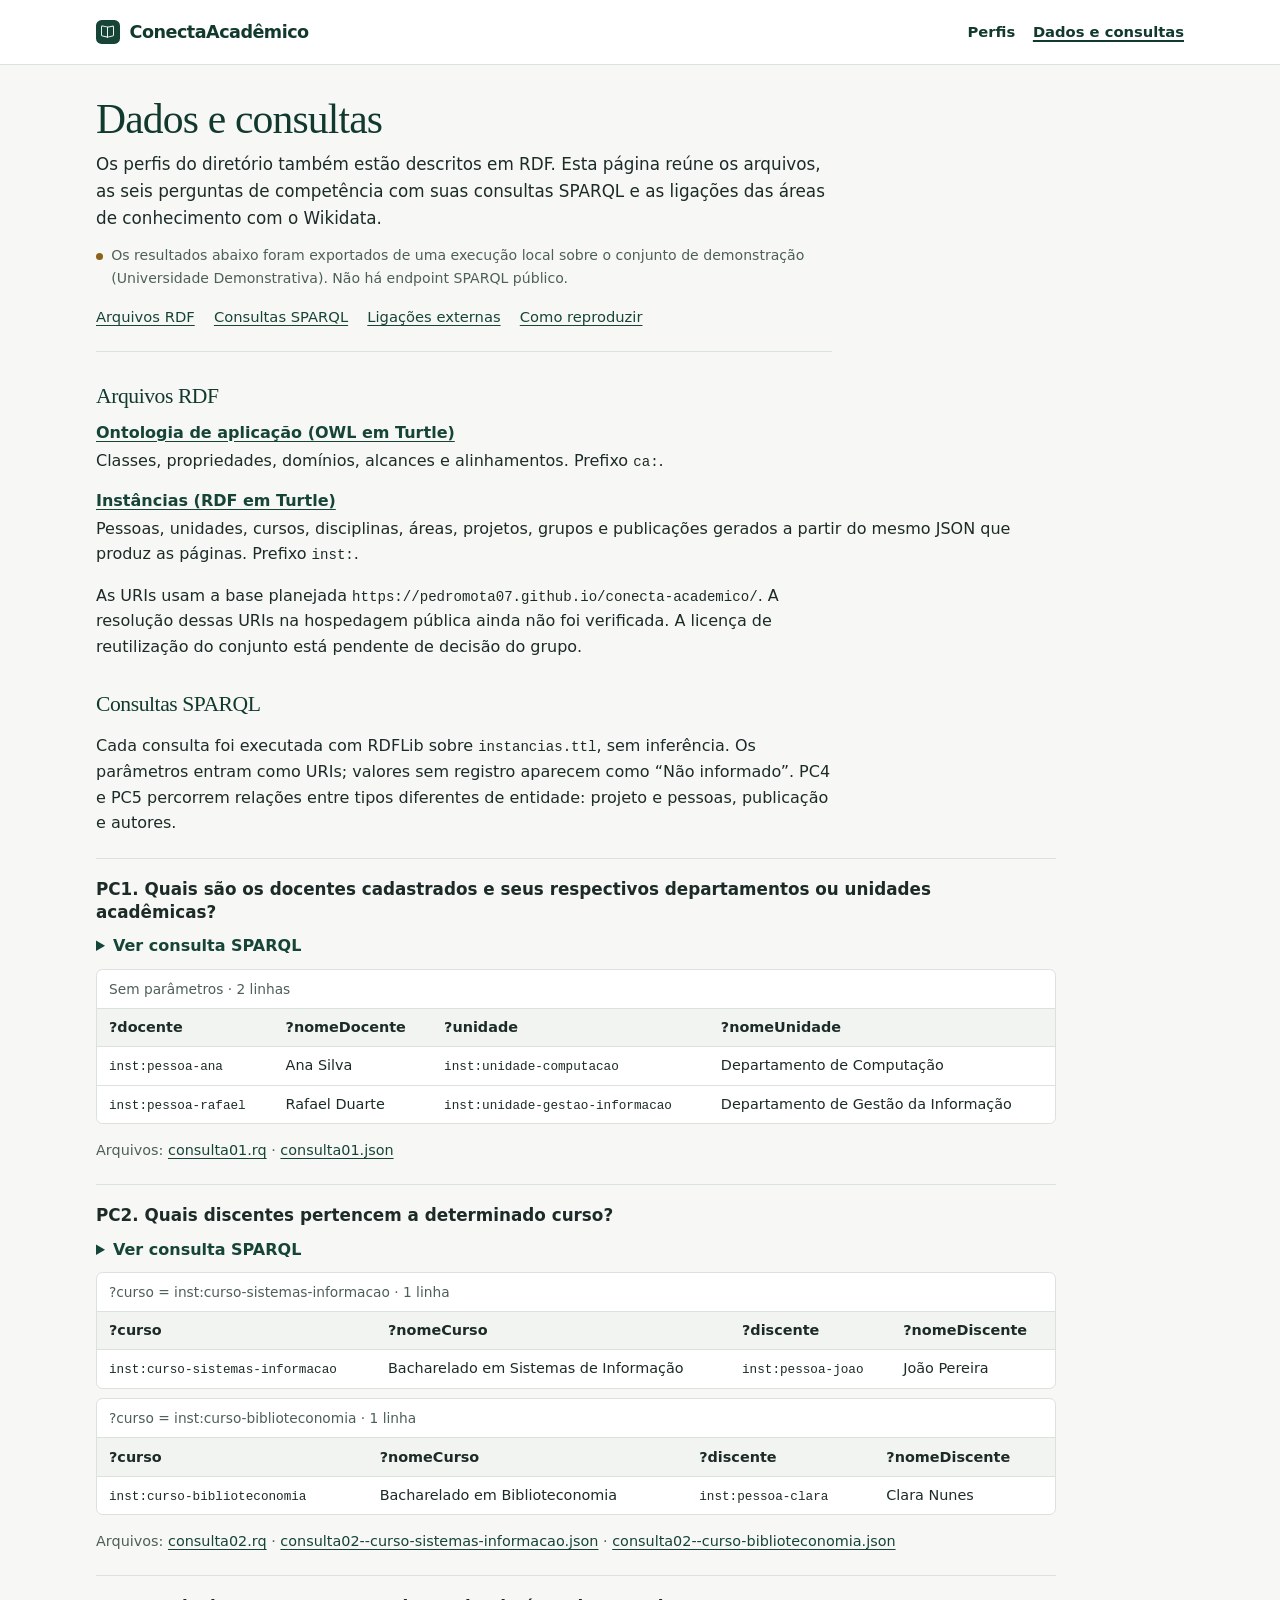
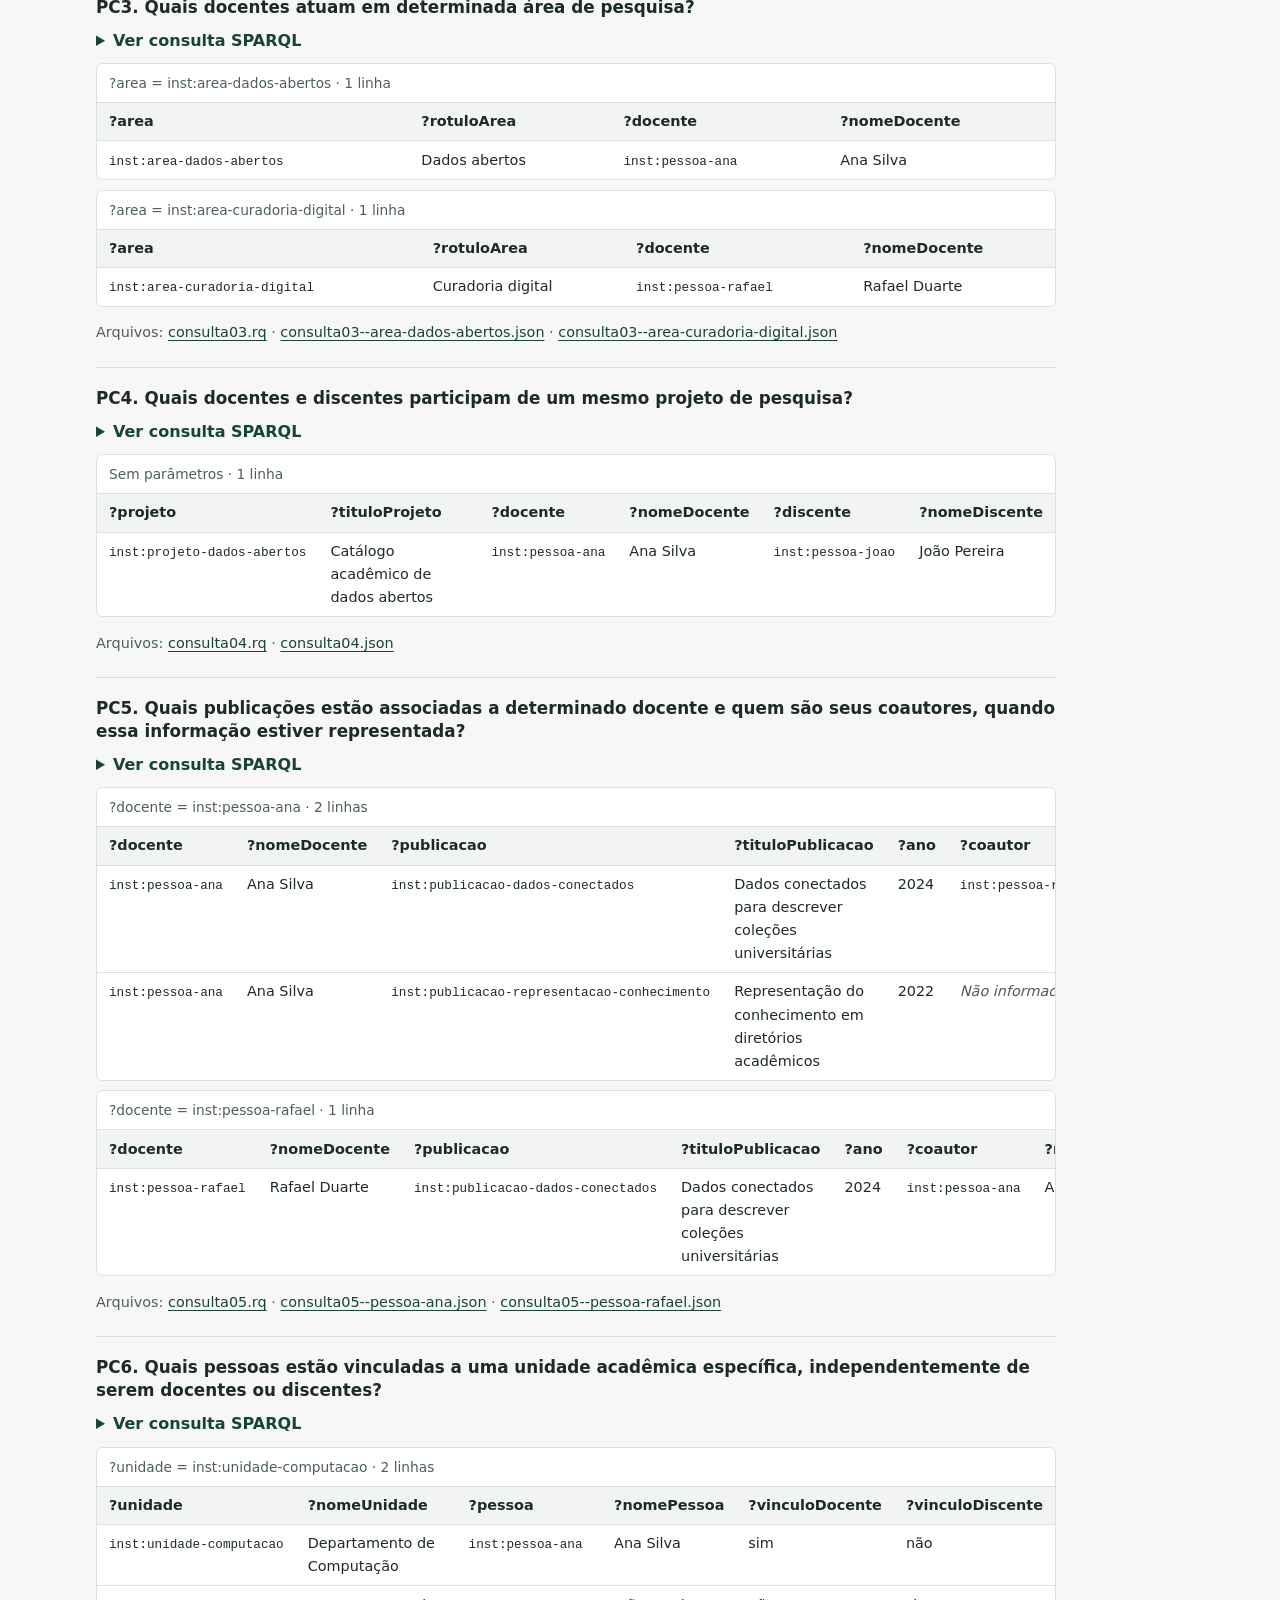
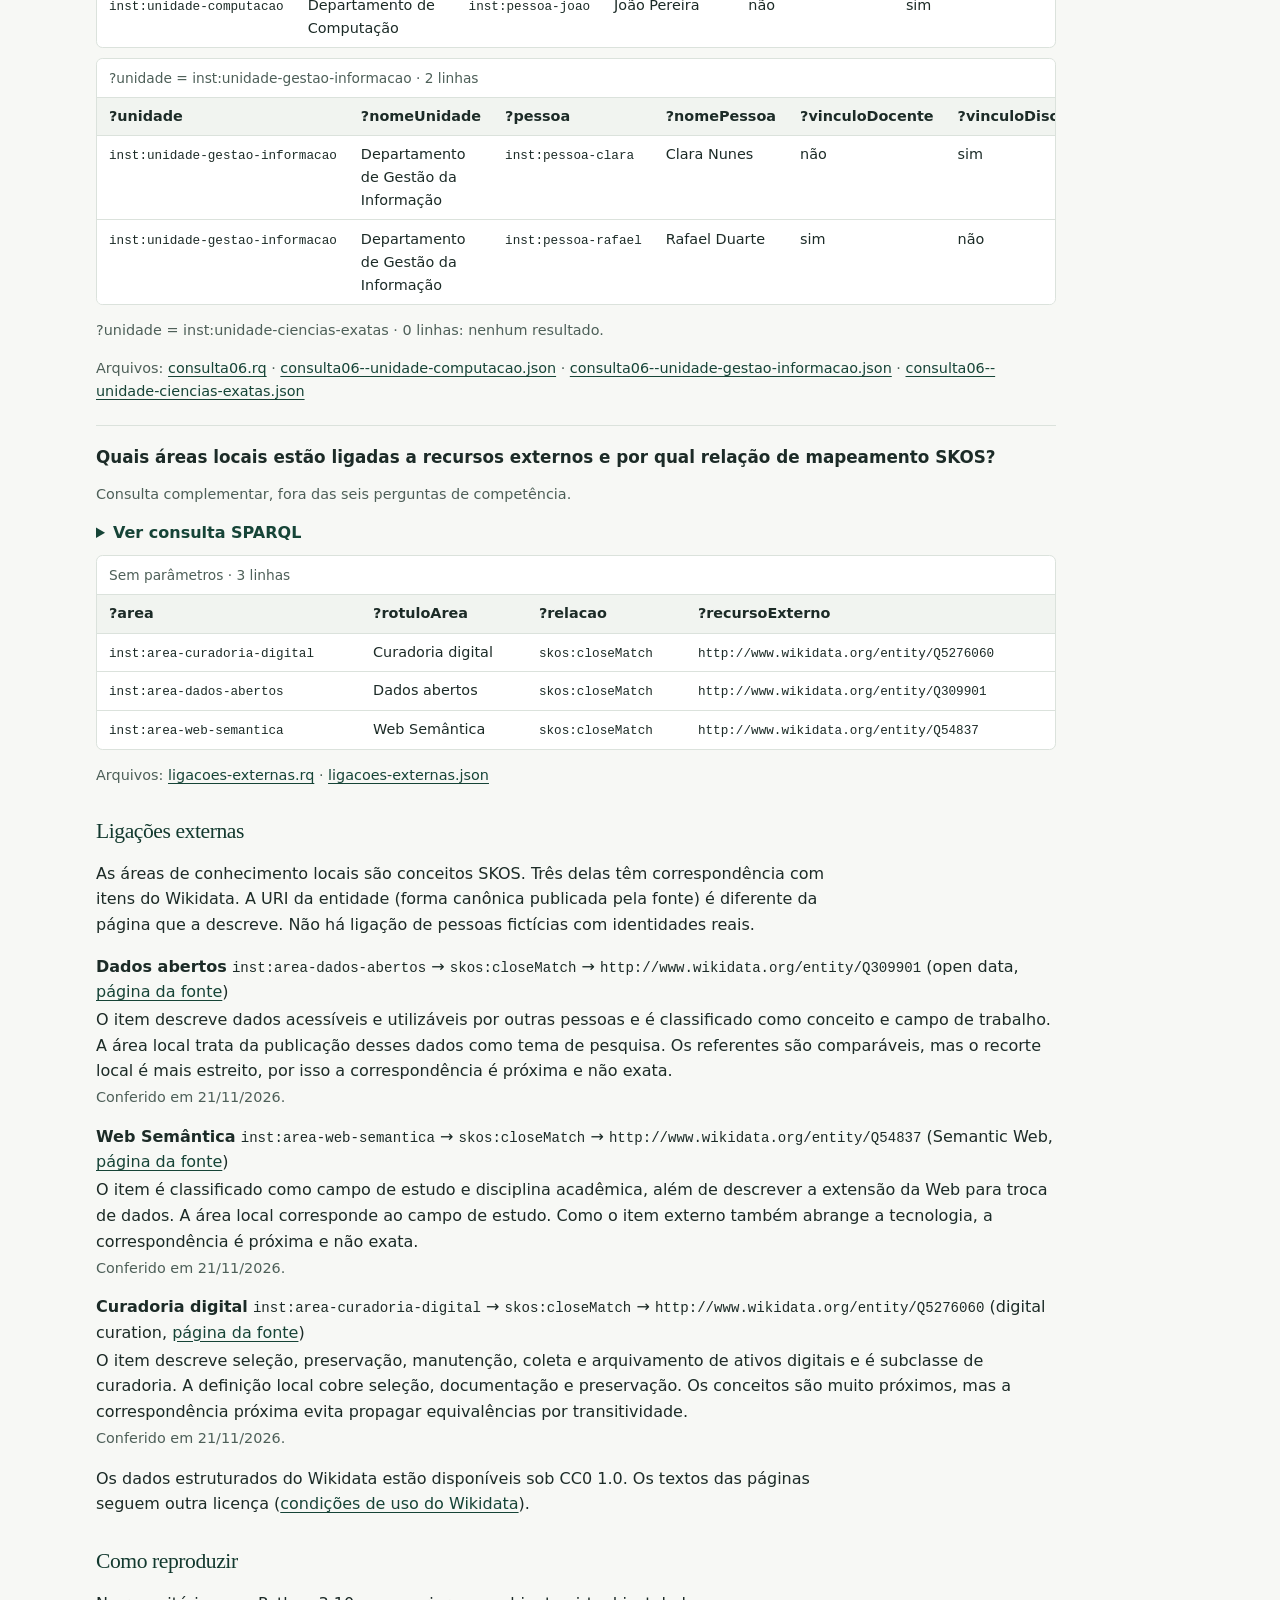
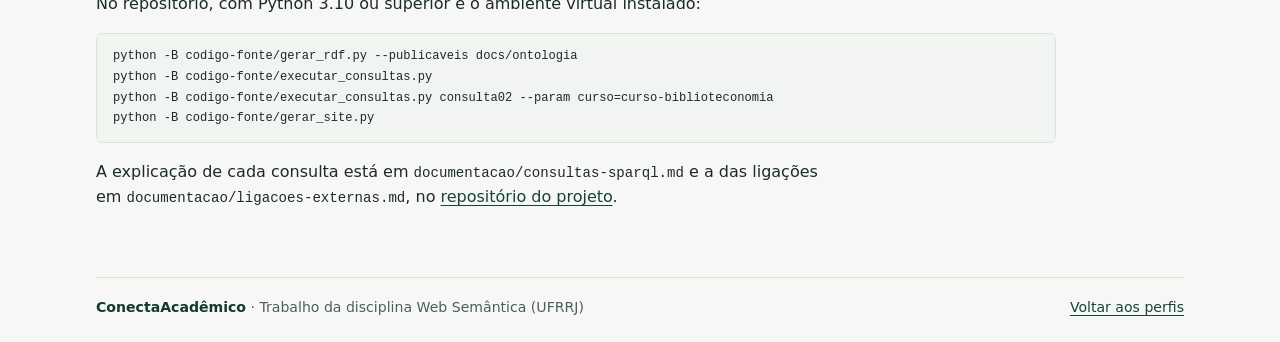
==== docs/dados.html @ deaf9c53 "Implementa consultas SPARQL, ligacoes LOD e revisao do diretorio - consultas/consulta01.rq a consult" ====
<!doctype html>
<html lang="pt-BR">
<head>
  <meta charset="utf-8">
  <meta name="viewport" content="width=device-width, initial-scale=1">
  <meta name="description" content="Ontologia, dados RDF, consultas SPARQL e ligações externas do ConectaAcadêmico.">
  <title>Dados e consultas | ConectaAcadêmico</title>
  <link rel="stylesheet" href="assets/estilos.css">
</head>
<body>
  <a class="skip-link" href="#conteudo">Pular para o conteúdo</a>
  <header class="site-header">
    <div class="header-inner shell">
      <a class="site-title" href="index.html">
        <span class="brand-mark" aria-hidden="true"></span>ConectaAcadêmico
      </a>
      <nav aria-label="Navegação principal">
        <a class="nav-link" href="index.html#perfis">Perfis</a>
        <a class="nav-link" href="dados.html" aria-current="page">Dados e consultas</a>
      </nav>
    </div>
  </header>
  <main class="shell data-main" id="conteudo" tabindex="-1">
    <section class="page-intro" aria-labelledby="titulo">
      <h1 id="titulo">Dados e consultas</h1>
      <p>Os perfis do diretório também estão descritos em RDF. Esta página reúne os arquivos, as seis perguntas de competência com suas consultas SPARQL e as ligações das áreas de conhecimento com o Wikidata.</p>
      <p class="demo-note">Os resultados abaixo foram exportados de uma execução local sobre o conjunto de demonstração (Universidade Demonstrativa). Não há endpoint SPARQL público.</p>
      <nav class="page-toc" aria-label="Nesta página">
        <a href="#arquivos">Arquivos RDF</a>
        <a href="#consultas">Consultas SPARQL</a>
        <a href="#ligacoes">Ligações externas</a>
        <a href="#reproducao">Como reproduzir</a>
      </nav>
    </section>

    <section class="data-section" aria-labelledby="arquivos">
      <h2 id="arquivos">Arquivos RDF</h2>
      <ul class="detailed-list">
        <li><strong><a href="ontologia/conecta-academico.ttl">Ontologia de aplicação (OWL em Turtle)</a></strong><p>Classes, propriedades, domínios, alcances e alinhamentos. Prefixo <code>ca:</code>.</p></li>
        <li><strong><a href="ontologia/instancias.ttl">Instâncias (RDF em Turtle)</a></strong><p>Pessoas, unidades, cursos, disciplinas, áreas, projetos, grupos e publicações gerados a partir do mesmo JSON que produz as páginas. Prefixo <code>inst:</code>.</p></li>
      </ul>
      <p>As URIs usam a base planejada <code>https://pedromota07.github.io/conecta-academico/</code>. A resolução dessas URIs na hospedagem pública ainda não foi verificada. A licença de reutilização do conjunto está pendente de decisão do grupo.</p>
    </section>

    <section class="data-section" aria-labelledby="consultas">
      <h2 id="consultas">Consultas SPARQL</h2>
      <p>Cada consulta foi executada com RDFLib sobre <code>instancias.ttl</code>, sem inferência. Os parâmetros entram como URIs; valores sem registro aparecem como “Não informado”. PC4 e PC5 percorrem relações entre tipos diferentes de entidade: projeto e pessoas, publicação e autores.</p>
<section class="query" id="consulta01"><h3>PC1. Quais são os docentes cadastrados e seus respectivos departamentos ou unidades acadêmicas?</h3><details><summary>Ver consulta SPARQL</summary><pre><code># PC1 — Quais são os docentes cadastrados e seus respectivos departamentos
# ou unidades acadêmicas?
#
# Parâmetros: nenhum. A consulta lista todos os docentes do grafo.
# Percurso: ?docente (ca:Docente) --ca:temVinculoDocente--&gt; ?unidade.
# Pessoas apenas discentes ficam fora porque o padrão exige o tipo ca:Docente
# e o vínculo docente; o vínculo discente (ca:temVinculoDiscente) não é usado.

PREFIX ca:     &lt;https://pedromota07.github.io/conecta-academico/ontologia/conecta-academico.ttl#&gt;
PREFIX schema: &lt;https://schema.org/&gt;

SELECT ?docente ?nomeDocente ?unidade ?nomeUnidade
WHERE {
  ?docente a ca:Docente ;
           schema:name ?nomeDocente ;
           ca:temVinculoDocente ?unidade .
  ?unidade schema:name ?nomeUnidade .
}
ORDER BY ?nomeDocente ?docente ?nomeUnidade ?unidade
</code></pre></details><div class="table-wrap" role="region" aria-label="Sem parâmetros · 2 linhas" tabindex="0"><table><caption>Sem parâmetros · 2 linhas</caption><thead><tr><th scope="col">?docente</th><th scope="col">?nomeDocente</th><th scope="col">?unidade</th><th scope="col">?nomeUnidade</th></tr></thead><tbody><tr><td><code>inst:pessoa-ana</code></td><td>Ana Silva</td><td><code>inst:unidade-computacao</code></td><td>Departamento de Computação</td></tr><tr><td><code>inst:pessoa-rafael</code></td><td>Rafael Duarte</td><td><code>inst:unidade-gestao-informacao</code></td><td>Departamento de Gestão da Informação</td></tr></tbody></table></div><p class="query-files">Arquivos: <a href="consultas/consulta01.rq">consulta01.rq</a> · <a href="consultas/resultados/consulta01.json">consulta01.json</a></p></section>
<section class="query" id="consulta02"><h3>PC2. Quais discentes pertencem a determinado curso?</h3><details><summary>Ver consulta SPARQL</summary><pre><code># PC2 — Quais discentes pertencem a determinado curso?
#
# Parâmetro obrigatório: ?curso — URI de um ca:CursoGraduacao.
#   O executor (codigo-fonte/executar_consultas.py) fornece o valor como
#   URIRef em initBindings. Em outra ferramenta SPARQL 1.1, acrescente no
#   início do WHERE, por exemplo:
#     VALUES ?curso { &lt;https://pedromota07.github.io/conecta-academico/ontologia/instancias.ttl#curso-sistemas-informacao&gt; }
# Percurso: ?discente (ca:Discente) --ca:matriculadoEm--&gt; ?curso.
# A seleção usa a identidade (URI) do curso, nunca o nome de exibição.

PREFIX ca:     &lt;https://pedromota07.github.io/conecta-academico/ontologia/conecta-academico.ttl#&gt;
PREFIX schema: &lt;https://schema.org/&gt;

SELECT ?curso ?nomeCurso ?discente ?nomeDiscente
WHERE {
  ?curso a ca:CursoGraduacao ;
         schema:name ?nomeCurso .
  ?discente a ca:Discente ;
            ca:matriculadoEm ?curso ;
            schema:name ?nomeDiscente .
}
ORDER BY ?nomeDiscente ?discente
</code></pre></details><div class="table-wrap" role="region" aria-label="?curso = inst:curso-sistemas-informacao · 1 linha" tabindex="0"><table><caption>?curso = inst:curso-sistemas-informacao · 1 linha</caption><thead><tr><th scope="col">?curso</th><th scope="col">?nomeCurso</th><th scope="col">?discente</th><th scope="col">?nomeDiscente</th></tr></thead><tbody><tr><td><code>inst:curso-sistemas-informacao</code></td><td>Bacharelado em Sistemas de Informação</td><td><code>inst:pessoa-joao</code></td><td>João Pereira</td></tr></tbody></table></div><div class="table-wrap" role="region" aria-label="?curso = inst:curso-biblioteconomia · 1 linha" tabindex="0"><table><caption>?curso = inst:curso-biblioteconomia · 1 linha</caption><thead><tr><th scope="col">?curso</th><th scope="col">?nomeCurso</th><th scope="col">?discente</th><th scope="col">?nomeDiscente</th></tr></thead><tbody><tr><td><code>inst:curso-biblioteconomia</code></td><td>Bacharelado em Biblioteconomia</td><td><code>inst:pessoa-clara</code></td><td>Clara Nunes</td></tr></tbody></table></div><p class="query-files">Arquivos: <a href="consultas/consulta02.rq">consulta02.rq</a> · <a href="consultas/resultados/consulta02--curso-sistemas-informacao.json">consulta02--curso-sistemas-informacao.json</a> · <a href="consultas/resultados/consulta02--curso-biblioteconomia.json">consulta02--curso-biblioteconomia.json</a></p></section>
<section class="query" id="consulta03"><h3>PC3. Quais docentes atuam em determinada área de pesquisa?</h3><details><summary>Ver consulta SPARQL</summary><pre><code># PC3 — Quais docentes atuam em determinada área de pesquisa?
#
# Parâmetro obrigatório: ?area — URI de uma ca:AreaConhecimento (skos:Concept).
#   Em outra ferramenta SPARQL 1.1, acrescente no início do WHERE, por exemplo:
#     VALUES ?area { &lt;https://pedromota07.github.io/conecta-academico/ontologia/instancias.ttl#area-dados-abertos&gt; }
# Percurso: ?docente (ca:Docente) --ca:atuaEmArea--&gt; ?area.
# ca:temInteresseEmArea (interesse discente) não é atuação docente e não é
# consultado. Só a área registrada conta: não há expansão por skos:broader.

PREFIX ca:     &lt;https://pedromota07.github.io/conecta-academico/ontologia/conecta-academico.ttl#&gt;
PREFIX schema: &lt;https://schema.org/&gt;
PREFIX skos:   &lt;http://www.w3.org/2004/02/skos/core#&gt;

SELECT ?area ?rotuloArea ?docente ?nomeDocente
WHERE {
  ?area a ca:AreaConhecimento ;
        skos:prefLabel ?rotuloArea .
  ?docente a ca:Docente ;
           ca:atuaEmArea ?area ;
           schema:name ?nomeDocente .
}
ORDER BY ?nomeDocente ?docente
</code></pre></details><div class="table-wrap" role="region" aria-label="?area = inst:area-dados-abertos · 1 linha" tabindex="0"><table><caption>?area = inst:area-dados-abertos · 1 linha</caption><thead><tr><th scope="col">?area</th><th scope="col">?rotuloArea</th><th scope="col">?docente</th><th scope="col">?nomeDocente</th></tr></thead><tbody><tr><td><code>inst:area-dados-abertos</code></td><td>Dados abertos</td><td><code>inst:pessoa-ana</code></td><td>Ana Silva</td></tr></tbody></table></div><div class="table-wrap" role="region" aria-label="?area = inst:area-curadoria-digital · 1 linha" tabindex="0"><table><caption>?area = inst:area-curadoria-digital · 1 linha</caption><thead><tr><th scope="col">?area</th><th scope="col">?rotuloArea</th><th scope="col">?docente</th><th scope="col">?nomeDocente</th></tr></thead><tbody><tr><td><code>inst:area-curadoria-digital</code></td><td>Curadoria digital</td><td><code>inst:pessoa-rafael</code></td><td>Rafael Duarte</td></tr></tbody></table></div><p class="query-files">Arquivos: <a href="consultas/consulta03.rq">consulta03.rq</a> · <a href="consultas/resultados/consulta03--area-dados-abertos.json">consulta03--area-dados-abertos.json</a> · <a href="consultas/resultados/consulta03--area-curadoria-digital.json">consulta03--area-curadoria-digital.json</a></p></section>
<section class="query" id="consulta04"><h3>PC4. Quais docentes e discentes participam de um mesmo projeto de pesquisa?</h3><details><summary>Ver consulta SPARQL</summary><pre><code># PC4 — Quais docentes e discentes participam de um mesmo projeto de pesquisa?
#
# Parâmetros: nenhum. A consulta lista todos os pares docente/discente por projeto.
# Percurso (relação entre tipos de entidade):
#   ?projeto (ca:ProjetoPesquisa) --ca:temParticipante--&gt; ?docente  (ca:Docente)
#   ?projeto (ca:ProjetoPesquisa) --ca:temParticipante--&gt; ?discente (ca:Discente)
# As duas participações se cruzam pela mesma URI de projeto, portanto projetos
# com títulos iguais continuam distintos. O FILTER exige duas pessoas
# diferentes: quem acumula os dois papéis não forma um par sozinho.
# A associação de um grupo ao projeto (ca:associadoAoProjeto) não é usada,
# pois não comprova participação individual.

PREFIX ca:      &lt;https://pedromota07.github.io/conecta-academico/ontologia/conecta-academico.ttl#&gt;
PREFIX schema:  &lt;https://schema.org/&gt;
PREFIX dcterms: &lt;http://purl.org/dc/terms/&gt;

SELECT ?projeto ?tituloProjeto ?docente ?nomeDocente ?discente ?nomeDiscente
WHERE {
  ?projeto a ca:ProjetoPesquisa ;
           dcterms:title ?tituloProjeto ;
           ca:temParticipante ?docente , ?discente .
  ?docente a ca:Docente ;
           schema:name ?nomeDocente .
  ?discente a ca:Discente ;
            schema:name ?nomeDiscente .
  FILTER (?docente != ?discente)
}
ORDER BY ?tituloProjeto ?projeto ?nomeDocente ?docente ?nomeDiscente ?discente
</code></pre></details><div class="table-wrap" role="region" aria-label="Sem parâmetros · 1 linha" tabindex="0"><table><caption>Sem parâmetros · 1 linha</caption><thead><tr><th scope="col">?projeto</th><th scope="col">?tituloProjeto</th><th scope="col">?docente</th><th scope="col">?nomeDocente</th><th scope="col">?discente</th><th scope="col">?nomeDiscente</th></tr></thead><tbody><tr><td><code>inst:projeto-dados-abertos</code></td><td>Catálogo acadêmico de dados abertos</td><td><code>inst:pessoa-ana</code></td><td>Ana Silva</td><td><code>inst:pessoa-joao</code></td><td>João Pereira</td></tr></tbody></table></div><p class="query-files">Arquivos: <a href="consultas/consulta04.rq">consulta04.rq</a> · <a href="consultas/resultados/consulta04.json">consulta04.json</a></p></section>
<section class="query" id="consulta05"><h3>PC5. Quais publicações estão associadas a determinado docente e quem são seus coautores, quando essa informação estiver representada?</h3><details><summary>Ver consulta SPARQL</summary><pre><code># PC5 — Quais publicações estão associadas a determinado docente e quem são
# seus coautores, quando essa informação estiver representada?
#
# Parâmetro obrigatório: ?docente — URI de uma pessoa com tipo ca:Docente.
#   Em outra ferramenta SPARQL 1.1, acrescente no início do WHERE, por exemplo:
#     VALUES ?docente { &lt;https://pedromota07.github.io/conecta-academico/ontologia/instancias.ttl#pessoa-ana&gt; }
# Percurso (relação entre tipos de entidade):
#   ?publicacao (ca:Publicacao) --ca:temAutor--&gt; ?docente
#   ?publicacao (ca:Publicacao) --ca:temAutor--&gt; ?coautor (outra ca:Pessoa)
# Usa apenas ca:temAutor. schema:author também está no grafo, com os mesmos
# pares, mas combinar os dois predicados duplicaria linhas.
# O FILTER fica dentro do OPTIONAL: exclui o próprio docente da lista de
# coautores sem descartar a publicação que não tem outro autor registrado.
# Nesse caso ?coautor fica sem valor (não associado). Ausência de registro
# não comprova autoria exclusiva. O coautor não precisa ter perfil (papel).

PREFIX ca:      &lt;https://pedromota07.github.io/conecta-academico/ontologia/conecta-academico.ttl#&gt;
PREFIX schema:  &lt;https://schema.org/&gt;
PREFIX dcterms: &lt;http://purl.org/dc/terms/&gt;

SELECT ?docente ?nomeDocente ?publicacao ?tituloPublicacao ?ano ?coautor ?nomeCoautor
WHERE {
  ?docente a ca:Docente ;
           schema:name ?nomeDocente .
  ?publicacao a ca:Publicacao ;
              ca:temAutor ?docente ;
              dcterms:title ?tituloPublicacao .
  OPTIONAL { ?publicacao ca:anoPublicacao ?ano }
  OPTIONAL {
    ?publicacao ca:temAutor ?coautor .
    FILTER (?coautor != ?docente)
    OPTIONAL { ?coautor schema:name ?nomeCoautor }
  }
}
ORDER BY ?tituloPublicacao ?publicacao ?nomeCoautor ?coautor
</code></pre></details><div class="table-wrap" role="region" aria-label="?docente = inst:pessoa-ana · 2 linhas" tabindex="0"><table><caption>?docente = inst:pessoa-ana · 2 linhas</caption><thead><tr><th scope="col">?docente</th><th scope="col">?nomeDocente</th><th scope="col">?publicacao</th><th scope="col">?tituloPublicacao</th><th scope="col">?ano</th><th scope="col">?coautor</th><th scope="col">?nomeCoautor</th></tr></thead><tbody><tr><td><code>inst:pessoa-ana</code></td><td>Ana Silva</td><td><code>inst:publicacao-dados-conectados</code></td><td>Dados conectados para descrever coleções universitárias</td><td>2024</td><td><code>inst:pessoa-rafael</code></td><td>Rafael Duarte</td></tr><tr><td><code>inst:pessoa-ana</code></td><td>Ana Silva</td><td><code>inst:publicacao-representacao-conhecimento</code></td><td>Representação do conhecimento em diretórios acadêmicos</td><td>2022</td><td class="unbound">Não informado</td><td class="unbound">Não informado</td></tr></tbody></table></div><div class="table-wrap" role="region" aria-label="?docente = inst:pessoa-rafael · 1 linha" tabindex="0"><table><caption>?docente = inst:pessoa-rafael · 1 linha</caption><thead><tr><th scope="col">?docente</th><th scope="col">?nomeDocente</th><th scope="col">?publicacao</th><th scope="col">?tituloPublicacao</th><th scope="col">?ano</th><th scope="col">?coautor</th><th scope="col">?nomeCoautor</th></tr></thead><tbody><tr><td><code>inst:pessoa-rafael</code></td><td>Rafael Duarte</td><td><code>inst:publicacao-dados-conectados</code></td><td>Dados conectados para descrever coleções universitárias</td><td>2024</td><td><code>inst:pessoa-ana</code></td><td>Ana Silva</td></tr></tbody></table></div><p class="query-files">Arquivos: <a href="consultas/consulta05.rq">consulta05.rq</a> · <a href="consultas/resultados/consulta05--pessoa-ana.json">consulta05--pessoa-ana.json</a> · <a href="consultas/resultados/consulta05--pessoa-rafael.json">consulta05--pessoa-rafael.json</a></p></section>
<section class="query" id="consulta06"><h3>PC6. Quais pessoas estão vinculadas a uma unidade acadêmica específica, independentemente de serem docentes ou discentes?</h3><details><summary>Ver consulta SPARQL</summary><pre><code># PC6 — Quais pessoas estão vinculadas a uma unidade acadêmica específica,
# independentemente de serem docentes ou discentes?
#
# Parâmetro obrigatório: ?unidade — URI de uma ca:UnidadeAcademica.
#   Em outra ferramenta SPARQL 1.1, acrescente no início do WHERE, por exemplo:
#     VALUES ?unidade { &lt;https://pedromota07.github.io/conecta-academico/ontologia/instancias.ttl#unidade-computacao&gt; }
# Percurso: ?pessoa --(ca:temVinculoDocente | ca:temVinculoDiscente)--&gt; ?unidade.
# O caminho alternativo reúne os dois vínculos diretos; DISTINCT deixa uma
# linha por pessoa, e os dois EXISTS indicam quais papéis ela tem nessa
# unidade (xsd:boolean). ca:temUnidadeResponsavel (curso) e
# ca:temUnidadeSuperior (hierarquia) não são vínculos de pessoas e não são
# seguidos: consultar um instituto não traz pessoas de seus departamentos.

PREFIX ca:     &lt;https://pedromota07.github.io/conecta-academico/ontologia/conecta-academico.ttl#&gt;
PREFIX schema: &lt;https://schema.org/&gt;

SELECT DISTINCT ?unidade ?nomeUnidade ?pessoa ?nomePessoa ?vinculoDocente ?vinculoDiscente
WHERE {
  ?unidade a ca:UnidadeAcademica ;
           schema:name ?nomeUnidade .
  ?pessoa ca:temVinculoDocente|ca:temVinculoDiscente ?unidade ;
          schema:name ?nomePessoa .
  BIND (EXISTS { ?pessoa ca:temVinculoDocente ?unidade } AS ?vinculoDocente)
  BIND (EXISTS { ?pessoa ca:temVinculoDiscente ?unidade } AS ?vinculoDiscente)
}
ORDER BY ?nomePessoa ?pessoa
</code></pre></details><div class="table-wrap" role="region" aria-label="?unidade = inst:unidade-computacao · 2 linhas" tabindex="0"><table><caption>?unidade = inst:unidade-computacao · 2 linhas</caption><thead><tr><th scope="col">?unidade</th><th scope="col">?nomeUnidade</th><th scope="col">?pessoa</th><th scope="col">?nomePessoa</th><th scope="col">?vinculoDocente</th><th scope="col">?vinculoDiscente</th></tr></thead><tbody><tr><td><code>inst:unidade-computacao</code></td><td>Departamento de Computação</td><td><code>inst:pessoa-ana</code></td><td>Ana Silva</td><td>sim</td><td>não</td></tr><tr><td><code>inst:unidade-computacao</code></td><td>Departamento de Computação</td><td><code>inst:pessoa-joao</code></td><td>João Pereira</td><td>não</td><td>sim</td></tr></tbody></table></div><div class="table-wrap" role="region" aria-label="?unidade = inst:unidade-gestao-informacao · 2 linhas" tabindex="0"><table><caption>?unidade = inst:unidade-gestao-informacao · 2 linhas</caption><thead><tr><th scope="col">?unidade</th><th scope="col">?nomeUnidade</th><th scope="col">?pessoa</th><th scope="col">?nomePessoa</th><th scope="col">?vinculoDocente</th><th scope="col">?vinculoDiscente</th></tr></thead><tbody><tr><td><code>inst:unidade-gestao-informacao</code></td><td>Departamento de Gestão da Informação</td><td><code>inst:pessoa-clara</code></td><td>Clara Nunes</td><td>não</td><td>sim</td></tr><tr><td><code>inst:unidade-gestao-informacao</code></td><td>Departamento de Gestão da Informação</td><td><code>inst:pessoa-rafael</code></td><td>Rafael Duarte</td><td>sim</td><td>não</td></tr></tbody></table></div><p class="query-empty">?unidade = inst:unidade-ciencias-exatas · 0 linhas: nenhum resultado.</p><p class="query-files">Arquivos: <a href="consultas/consulta06.rq">consulta06.rq</a> · <a href="consultas/resultados/consulta06--unidade-computacao.json">consulta06--unidade-computacao.json</a> · <a href="consultas/resultados/consulta06--unidade-gestao-informacao.json">consulta06--unidade-gestao-informacao.json</a> · <a href="consultas/resultados/consulta06--unidade-ciencias-exatas.json">consulta06--unidade-ciencias-exatas.json</a></p></section>
<section class="query" id="ligacoes-externas"><h3>Quais áreas locais estão ligadas a recursos externos e por qual relação de mapeamento SKOS?</h3><p class="query-note">Consulta complementar, fora das seis perguntas de competência.</p><details><summary>Ver consulta SPARQL</summary><pre><code># Consulta complementar (não é uma das seis perguntas de competência).
# Lista as ligações das áreas locais com recursos externos (LOD).
#
# Parâmetros: nenhum.
# Percurso: ?area (ca:AreaConhecimento) --?relacao--&gt; ?recursoExterno, onde
# ?relacao é uma das relações de mapeamento SKOS. O FILTER descarta alvos
# dentro do namespace do próprio projeto.

PREFIX ca:   &lt;https://pedromota07.github.io/conecta-academico/ontologia/conecta-academico.ttl#&gt;
PREFIX skos: &lt;http://www.w3.org/2004/02/skos/core#&gt;

SELECT ?area ?rotuloArea ?relacao ?recursoExterno
WHERE {
  VALUES ?relacao { skos:exactMatch skos:closeMatch skos:broadMatch skos:narrowMatch skos:relatedMatch }
  ?area a ca:AreaConhecimento ;
        skos:prefLabel ?rotuloArea ;
        ?relacao ?recursoExterno .
  FILTER (isIRI(?recursoExterno)
          &amp;&amp; !STRSTARTS(STR(?recursoExterno), &quot;https://pedromota07.github.io/conecta-academico/&quot;))
}
ORDER BY ?rotuloArea ?area ?relacao ?recursoExterno
</code></pre></details><div class="table-wrap" role="region" aria-label="Sem parâmetros · 3 linhas" tabindex="0"><table><caption>Sem parâmetros · 3 linhas</caption><thead><tr><th scope="col">?area</th><th scope="col">?rotuloArea</th><th scope="col">?relacao</th><th scope="col">?recursoExterno</th></tr></thead><tbody><tr><td><code>inst:area-curadoria-digital</code></td><td>Curadoria digital</td><td><code>skos:closeMatch</code></td><td><code>http://www.wikidata.org/entity/Q5276060</code></td></tr><tr><td><code>inst:area-dados-abertos</code></td><td>Dados abertos</td><td><code>skos:closeMatch</code></td><td><code>http://www.wikidata.org/entity/Q309901</code></td></tr><tr><td><code>inst:area-web-semantica</code></td><td>Web Semântica</td><td><code>skos:closeMatch</code></td><td><code>http://www.wikidata.org/entity/Q54837</code></td></tr></tbody></table></div><p class="query-files">Arquivos: <a href="consultas/ligacoes-externas.rq">ligacoes-externas.rq</a> · <a href="consultas/resultados/ligacoes-externas.json">ligacoes-externas.json</a></p></section>
    </section>

    <section class="data-section" aria-labelledby="ligacoes">
      <h2 id="ligacoes">Ligações externas</h2>
      <p>As áreas de conhecimento locais são conceitos SKOS. Três delas têm correspondência com itens do Wikidata. A URI da entidade (forma canônica publicada pela fonte) é diferente da página que a descreve. Não há ligação de pessoas fictícias com identidades reais.</p>
<ul class="detailed-list link-list"><li><strong>Dados abertos</strong> <code>inst:area-dados-abertos</code> → <code>skos:closeMatch</code> → <code>http://www.wikidata.org/entity/Q309901</code> (open data, <a href="https://www.wikidata.org/wiki/Q309901">página da fonte</a>)<p>O item descreve dados acessíveis e utilizáveis por outras pessoas e é classificado como conceito e campo de trabalho. A área local trata da publicação desses dados como tema de pesquisa. Os referentes são comparáveis, mas o recorte local é mais estreito, por isso a correspondência é próxima e não exata.</p><p class="query-files">Conferido em 21/11/2026.</p></li><li><strong>Web Semântica</strong> <code>inst:area-web-semantica</code> → <code>skos:closeMatch</code> → <code>http://www.wikidata.org/entity/Q54837</code> (Semantic Web, <a href="https://www.wikidata.org/wiki/Q54837">página da fonte</a>)<p>O item é classificado como campo de estudo e disciplina acadêmica, além de descrever a extensão da Web para troca de dados. A área local corresponde ao campo de estudo. Como o item externo também abrange a tecnologia, a correspondência é próxima e não exata.</p><p class="query-files">Conferido em 21/11/2026.</p></li><li><strong>Curadoria digital</strong> <code>inst:area-curadoria-digital</code> → <code>skos:closeMatch</code> → <code>http://www.wikidata.org/entity/Q5276060</code> (digital curation, <a href="https://www.wikidata.org/wiki/Q5276060">página da fonte</a>)<p>O item descreve seleção, preservação, manutenção, coleta e arquivamento de ativos digitais e é subclasse de curadoria. A definição local cobre seleção, documentação e preservação. Os conceitos são muito próximos, mas a correspondência próxima evita propagar equivalências por transitividade.</p><p class="query-files">Conferido em 21/11/2026.</p></li></ul>
      <p>Os dados estruturados do Wikidata estão disponíveis sob CC0 1.0. Os textos das páginas seguem outra licença (<a href="https://www.wikidata.org/wiki/Wikidata:Licensing">condições de uso do Wikidata</a>).</p>
    </section>

    <section class="data-section" aria-labelledby="reproducao">
      <h2 id="reproducao">Como reproduzir</h2>
      <p>No repositório, com Python 3.10 ou superior e o ambiente virtual instalado:</p>
      <pre><code>python -B codigo-fonte/gerar_rdf.py --publicaveis docs/ontologia
python -B codigo-fonte/executar_consultas.py
python -B codigo-fonte/executar_consultas.py consulta02 --param curso=curso-biblioteconomia
python -B codigo-fonte/gerar_site.py</code></pre>
      <p>A explicação de cada consulta está em <code>documentacao/consultas-sparql.md</code> e a das ligações em <code>documentacao/ligacoes-externas.md</code>, no <a href="https://github.com/pedromota07/conecta-academico">repositório do projeto</a>.</p>
    </section>
  </main>
  <footer class="site-footer shell">
    <span><strong>ConectaAcadêmico</strong> · Trabalho da disciplina Web Semântica (UFRRJ)</span>
    <a href="index.html#perfis">Voltar aos perfis</a>
  </footer>
</body>
</html>
---- docs/assets/estilos.css ----
:root {
  color-scheme: light;
  --ink: #1c2b27;
  --muted: #4d5f58;
  --brand: #164437;
  --brand-dark: #12392e;
  --paper: #f7f8f5;
  --surface: #fff;
  --line: #dbe2dc;
  --line-strong: #b9c8bd;
  --leaf: #e6efe5;
  --warm: #f6ebd7;
  --warm-ink: #63440f;
  --focus: #925211;
  --serif: Georgia, "Times New Roman", serif;
}

* {
  box-sizing: border-box;
}

[hidden] {
  display: none !important;
}

body {
  margin: 0;
  background: var(--paper);
  color: var(--ink);
  font: 1rem/1.6 system-ui, -apple-system, "Segoe UI", sans-serif;
  overflow-wrap: break-word;
}

a {
  color: var(--brand);
  text-underline-offset: .2em;
}

a:focus-visible,
button:focus-visible,
input:focus-visible,
select:focus-visible,
summary:focus-visible,
.table-wrap:focus-visible,
main:focus-visible {
  outline: 3px solid var(--focus);
  outline-offset: 3px;
}

main:focus:not(:focus-visible) {
  outline: none;
}

code {
  font-family: ui-monospace, "Cascadia Mono", Consolas, monospace;
  font-size: .88em;
  overflow-wrap: anywhere;
}

.skip-link {
  position: absolute;
  z-index: 2;
  inset: .75rem auto auto 1rem;
  padding: .55rem .9rem;
  background: var(--surface);
  border-radius: .25rem;
  transform: translateY(-180%);
}

.skip-link:focus {
  transform: none;
}

.shell {
  width: min(100% - 2.5rem, 68rem);
  margin-inline: auto;
}

/* Cabeçalho e rodapé */

.site-header {
  background: var(--surface);
  border-bottom: 1px solid var(--line);
}

.header-inner {
  display: flex;
  min-height: 4rem;
  flex-wrap: wrap;
  align-items: center;
  justify-content: space-between;
  gap: .25rem 1.25rem;
  padding-block: .4rem;
}

.header-inner nav {
  display: flex;
  flex-wrap: wrap;
  gap: 0 1.1rem;
}

.site-title, .nav-link {
  display: inline-flex;
  min-height: 2.75rem;
  align-items: center;
  color: var(--brand-dark);
  font-weight: 700;
  text-decoration: none;
}

.site-title {
  gap: .6rem;
  font-size: 1.1rem;
  letter-spacing: -.03em;
}

.nav-link {
  font-size: .92rem;
  font-weight: 600;
}

.nav-link:hover, .nav-link[aria-current="page"] {
  text-decoration: underline;
  text-decoration-thickness: 2px;
}

.brand-mark {
  position: relative;
  width: 1.5rem;
  height: 1.5rem;
  flex: none;
  border-radius: .35rem;
  background: var(--brand);
  color: #edf4e9;
}

.brand-mark::before, .brand-mark::after {
  content: "";
  position: absolute;
  top: .4rem;
  width: .34rem;
  height: .57rem;
  border: 1px solid currentColor;
}

.brand-mark::before {
  left: .33rem;
  border-radius: .11rem 0 0 .09rem;
  transform: skewY(12deg);
}

.brand-mark::after {
  right: .33rem;
  border-radius: 0 .11rem .09rem 0;
  transform: skewY(-12deg);
}

.site-footer {
  display: flex;
  flex-wrap: wrap;
  justify-content: space-between;
  gap: .3rem 1.5rem;
  padding-block: 1.1rem 1.6rem;
  border-top: 1px solid var(--line);
  color: var(--muted);
  font-size: .88rem;
}

.site-footer strong {
  color: var(--brand-dark);
}

main {
  padding-block: 2rem 3.2rem;
}

h1, h2 {
  font-family: var(--serif);
  font-weight: 500;
  letter-spacing: -.02em;
}

h1 {
  margin: 0 0 .5rem;
  color: var(--brand-dark);
  font-size: clamp(1.9rem, 4.5vw, 2.6rem);
  line-height: 1.1;
}

/* Abertura curta das páginas */

.page-intro {
  max-width: 46rem;
  padding-bottom: 1.4rem;
  border-bottom: 1px solid var(--line);
}

.page-intro > p {
  margin: 0;
  font-size: 1.05rem;
}

.demo-note {
  display: flex;
  align-items: baseline;
  gap: .5rem;
  margin: .8rem 0 0 !important;
  color: var(--muted);
  font-size: .88rem !important;
}

.demo-note::before {
  content: "";
  width: .45rem;
  height: .45rem;
  flex: none;
  border-radius: 50%;
  background: #8a621c;
}

/* Catálogo */

.directory {
  margin-top: 1.6rem;
}

.directory-head {
  display: flex;
  flex-wrap: wrap;
  align-items: baseline;
  justify-content: space-between;
  gap: .25rem 1rem;
  margin-bottom: .8rem;
}

.directory-head h2 {
  margin: 0;
  font-size: 1.6rem;
}

.directory-count {
  margin: 0;
  color: var(--muted);
  font-size: .92rem;
}

.directory-filter {
  display: flex;
  flex-wrap: wrap;
  align-items: flex-end;
  gap: .75rem 1rem;
  margin-bottom: 1.1rem;
  padding: .9rem 1rem;
  border: 1px solid var(--line);
  border-radius: .5rem;
  background: var(--surface);
}

.field {
  display: grid;
  gap: .25rem;
  min-width: 0;
}

.field-search {
  flex: 1 1 16rem;
}

.field label {
  color: var(--muted);
  font-size: .86rem;
  font-weight: 600;
}

input, select, button {
  min-height: 2.6rem;
  font: inherit;
}

input, select {
  width: 100%;
  padding: .4rem .6rem;
  border: 1px solid var(--line-strong);
  border-radius: .35rem;
  background: var(--surface);
  color: var(--ink);
}

.button-secondary {
  padding: .4rem .9rem;
  border: 1px solid var(--line-strong);
  border-radius: .35rem;
  background: var(--surface);
  color: var(--brand-dark);
  font-weight: 600;
  cursor: pointer;
}

.button-secondary:hover {
  background: var(--leaf);
}

.profile-grid {
  display: grid;
  grid-template-columns: repeat(2, minmax(0, 1fr));
  gap: .9rem;
  margin: 0;
  padding: 0;
  list-style: none;
}

.profile-card {
  position: relative;
  display: grid;
  grid-template-columns: auto minmax(0, 1fr);
  gap: 1rem;
  min-width: 0;
  padding: 1.1rem 1.2rem;
  border: 1px solid var(--line);
  border-radius: .6rem;
  background: var(--surface);
}

.profile-card:hover, .profile-card:focus-within {
  border-color: #719587;
}

.profile-card .role-label {
  margin: 0 0 .1rem;
}

.profile-card h3 {
  margin: 0;
  font-family: var(--serif);
  font-size: 1.3rem;
  font-weight: 600;
  line-height: 1.2;
}

.profile-card h3 a {
  color: var(--ink);
  text-decoration: none;
}

.profile-card h3 a:hover {
  text-decoration: underline;
}

.profile-card h3 a::after {
  content: "";
  position: absolute;
  inset: 0;
  border-radius: .6rem;
}

.profile-card-detail {
  margin: .25rem 0 0;
  color: var(--muted);
  font-size: .92rem;
}

.area-list {
  display: flex;
  flex-wrap: wrap;
  gap: .2rem .9rem;
  margin: .5rem 0 0;
  padding: 0;
  color: var(--brand-dark);
  font-size: .86rem;
  list-style: none;
}

.area-list li::before {
  content: "#";
  margin-right: .1rem;
  color: #7a9a8c;
}

.empty-state {
  padding: 1.2rem;
  border: 1px dashed var(--line-strong);
  border-radius: .5rem;
  background: var(--surface);
  text-align: center;
}

.empty-state p {
  margin: 0 0 .6rem;
}

.avatar {
  display: inline-grid;
  width: 3rem;
  aspect-ratio: 1;
  flex: none;
  place-items: center;
  border-radius: 50%;
  background: var(--leaf);
  color: var(--brand);
  font-family: var(--serif);
  font-size: 1.2rem;
  line-height: 1;
}

[data-papel="discente"] .avatar {
  background: var(--warm);
  color: var(--warm-ink);
}

.role-label {
  margin: 0;
  color: var(--brand);
  font-size: .8rem;
  font-weight: 700;
  letter-spacing: .05em;
  text-transform: uppercase;
}

[data-papel="discente"] .role-label {
  color: var(--warm-ink);
}

/* Perfil */

.breadcrumb {
  margin: 0 0 1rem;
  color: var(--muted);
  font-size: .9rem;
}

.profile-heading {
  display: grid;
  grid-template-columns: auto minmax(0, 1fr);
  align-items: center;
  gap: clamp(1rem, 3vw, 1.6rem);
  margin-bottom: 1.6rem;
  padding-bottom: 1.4rem;
  border-bottom: 1px solid var(--line);
}

.profile-heading .avatar {
  width: clamp(4rem, 10vw, 5.5rem);
  font-size: clamp(1.6rem, 4vw, 2.2rem);
}

.profile-heading h1 {
  margin: .2rem 0 .25rem;
}

.profile-subtitle {
  margin: 0;
  color: var(--muted);
  font-size: 1.02rem;
}

.layout {
  display: grid;
  grid-template-columns: minmax(0, 1.9fr) minmax(15rem, 1fr);
  align-items: start;
  gap: 2rem;
}

.profile-sections {
  min-width: 0;
}

.profile-section + .profile-section {
  margin-top: 1.5rem;
  padding-top: 1.4rem;
  border-top: 1px solid var(--line);
}

.profile-section h2, .data-section h2 {
  margin: 0 0 .6rem;
  color: var(--brand-dark);
  font-size: 1.35rem;
  line-height: 1.2;
}

.profile-section p {
  margin: .3rem 0;
}

.profile-sidebar {
  display: grid;
  min-width: 0;
  gap: 0;
  padding: 1.1rem 1.2rem;
  border: 1px solid var(--line);
  border-radius: .6rem;
  background: var(--surface);
}

.sidebar-block + .sidebar-block {
  margin-top: 1rem;
  padding-top: 1rem;
  border-top: 1px solid var(--line);
}

.sidebar-block h2 {
  margin: 0 0 .5rem;
  color: var(--brand-dark);
  font-family: inherit;
  font-size: .95rem;
  font-weight: 700;
  letter-spacing: 0;
}

.sidebar-block p {
  margin: .2rem 0;
  font-size: .94rem;
}

.clean-list {
  margin: 0;
  padding-inline-start: 1.1rem;
}

.clean-list li + li {
  margin-top: .35rem;
}

.detailed-list {
  margin: 0;
  padding: 0;
  list-style: none;
}

.detailed-list li + li {
  margin-top: .9rem;
}

.detailed-list p {
  margin: .15rem 0 0;
}

.publication-meta, .publication-authors {
  color: var(--muted);
  font-size: .92rem;
}

.inline-list {
  display: flex;
  flex-wrap: wrap;
  gap: .2rem 1.2rem;
  margin: 0;
  padding: 0;
  list-style: none;
}

.tag-list {
  display: flex;
  flex-wrap: wrap;
  gap: .4rem;
  margin: 0;
  padding: 0;
  list-style: none;
}

.tag-list li {
  padding: .15rem .55rem;
  border-radius: .3rem;
  background: var(--leaf);
  color: var(--brand-dark);
  font-size: .92rem;
}

.contact-list {
  display: grid;
  gap: .55rem;
  margin: 0;
}

.contact-list dt {
  color: var(--muted);
  font-size: .8rem;
  font-weight: 650;
}

.contact-list dd {
  margin: 0;
}

/* Dados e consultas */

.page-toc {
  display: flex;
  flex-wrap: wrap;
  gap: .2rem 1.2rem;
  margin-top: 1rem;
  font-size: .92rem;
}

.data-section {
  max-width: 60rem;
  margin-top: 2rem;
}

.data-section > p {
  max-width: 46rem;
}

.query {
  margin-top: 1.4rem;
  padding-top: 1.2rem;
  border-top: 1px solid var(--line);
}

.query h3 {
  margin: 0 0 .5rem;
  font-size: 1.05rem;
  line-height: 1.35;
}

.query-note, .query-files, .query-empty {
  color: var(--muted);
  font-size: .9rem;
}

details {
  margin: .6rem 0;
}

summary {
  color: var(--brand);
  font-weight: 600;
  cursor: pointer;
}

pre {
  overflow-x: auto;
  margin: .5rem 0;
  padding: .8rem 1rem;
  border: 1px solid var(--line);
  border-radius: .4rem;
  background: #f1f4f0;
  font-size: .86rem;
  line-height: 1.5;
}

pre code {
  overflow-wrap: normal;
  white-space: pre;
}

.table-wrap {
  overflow-x: auto;
  margin: .6rem 0;
  border: 1px solid var(--line);
  border-radius: .4rem;
  background: var(--surface);
}

table {
  width: 100%;
  border-collapse: collapse;
  font-size: .9rem;
}

caption {
  padding: .5rem .75rem;
  color: var(--muted);
  font-size: .86rem;
  text-align: left;
}

th, td {
  padding: .45rem .75rem;
  border-top: 1px solid var(--line);
  text-align: left;
  vertical-align: top;
}

th {
  background: #f1f4f0;
  font-weight: 650;
  white-space: nowrap;
}

td code {
  overflow-wrap: normal;
  white-space: nowrap;
}

td.unbound {
  color: var(--muted);
  font-style: italic;
}

@media (max-width: 48rem) {
  .shell {
    width: calc(100% - 2rem);
  }

  main {
    padding-block: 1.2rem 2.4rem;
  }

  .profile-grid, .layout {
    grid-template-columns: minmax(0, 1fr);
  }

  .layout {
    gap: 1.6rem;
  }
}

@media (max-width: 25rem) {
  .profile-card {
    grid-template-columns: minmax(0, 1fr);
    gap: .6rem;
  }

  .profile-heading {
    grid-template-columns: minmax(0, 1fr);
  }

  .profile-heading .avatar {
    width: 3.4rem;
    font-size: 1.4rem;
  }
}
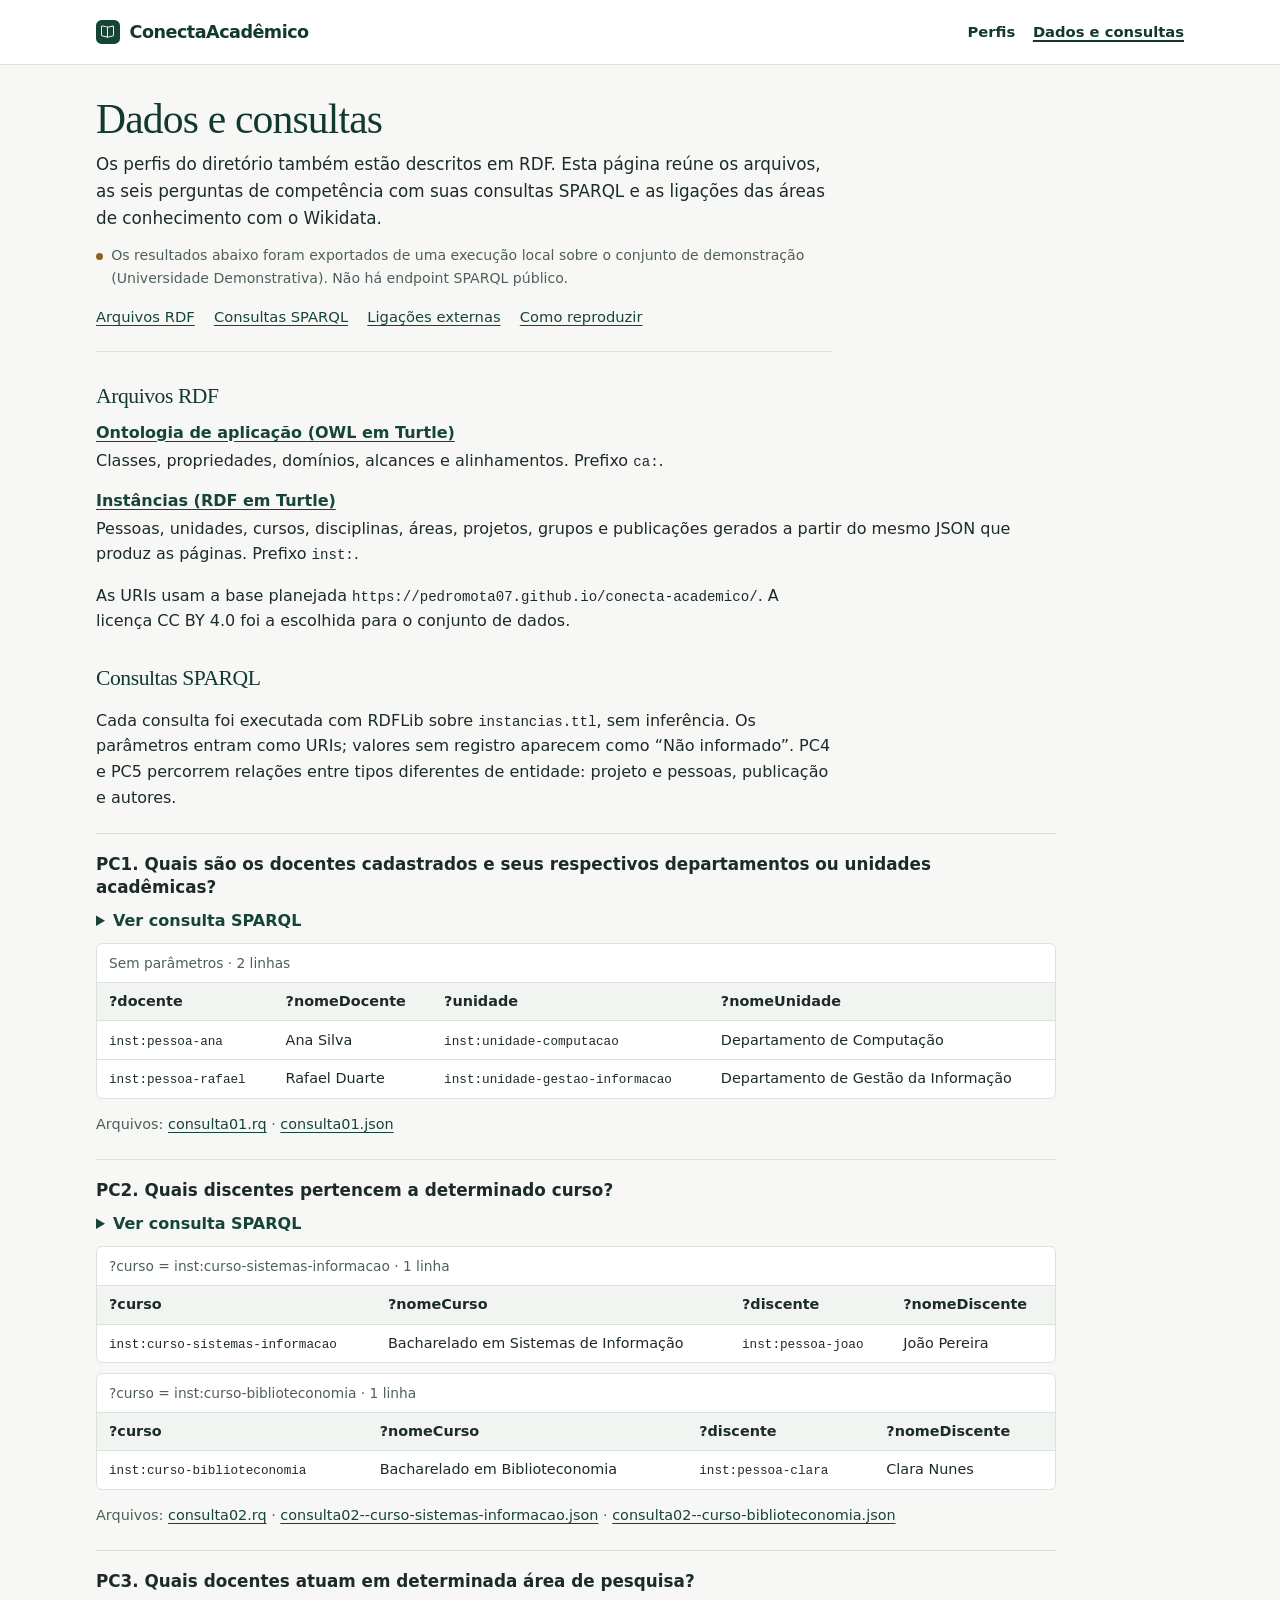
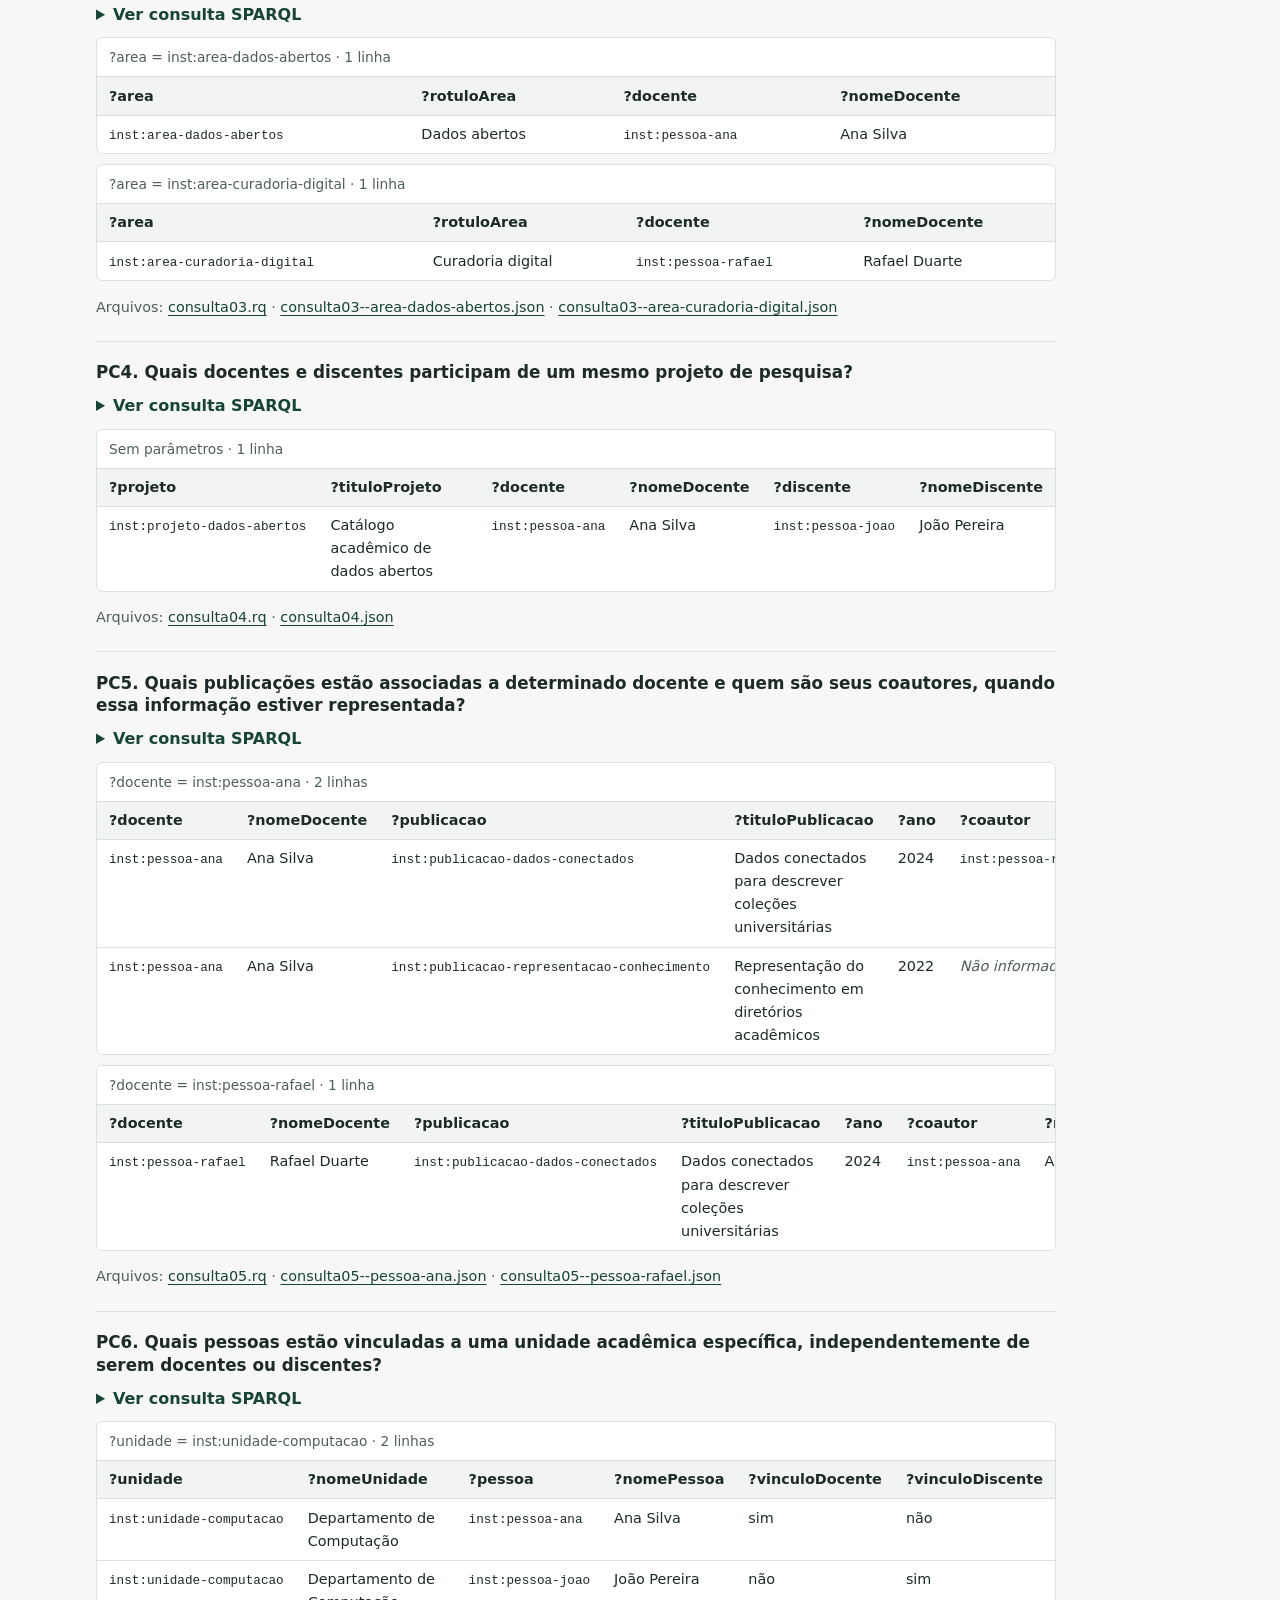
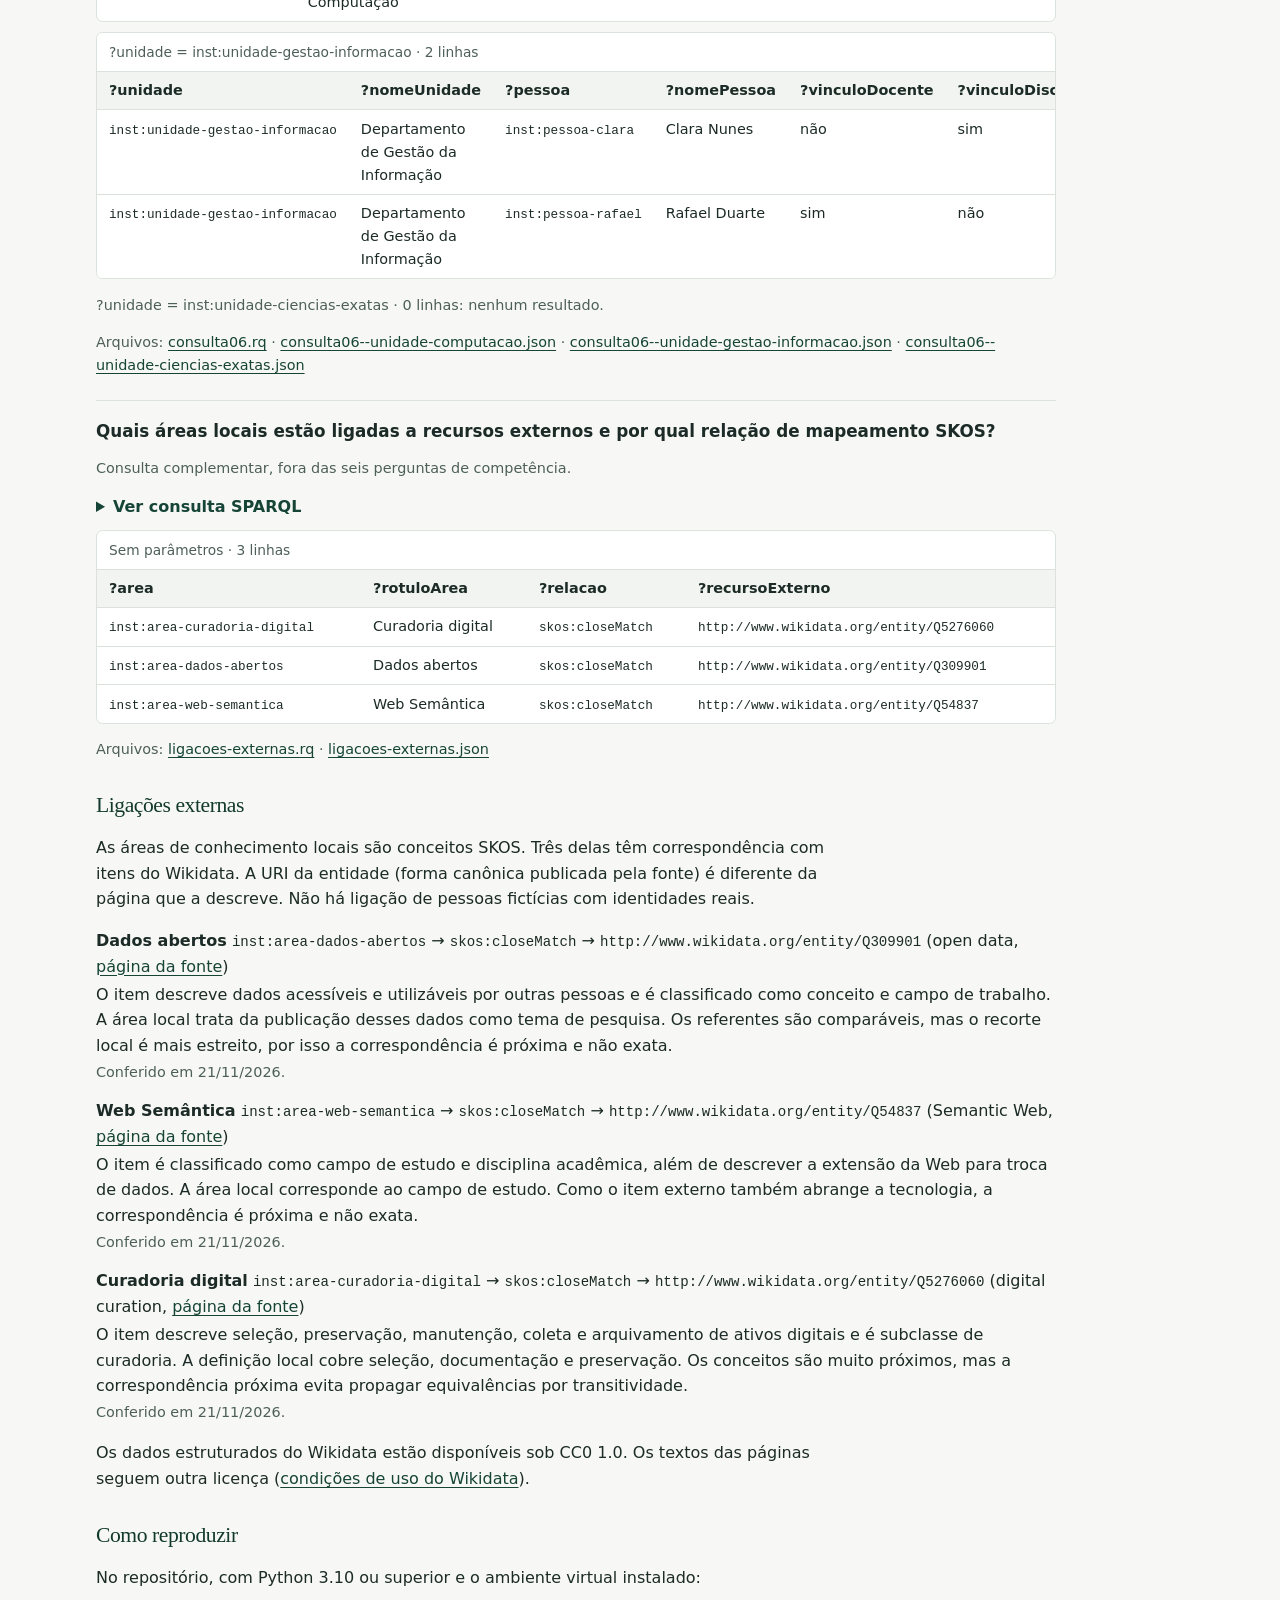
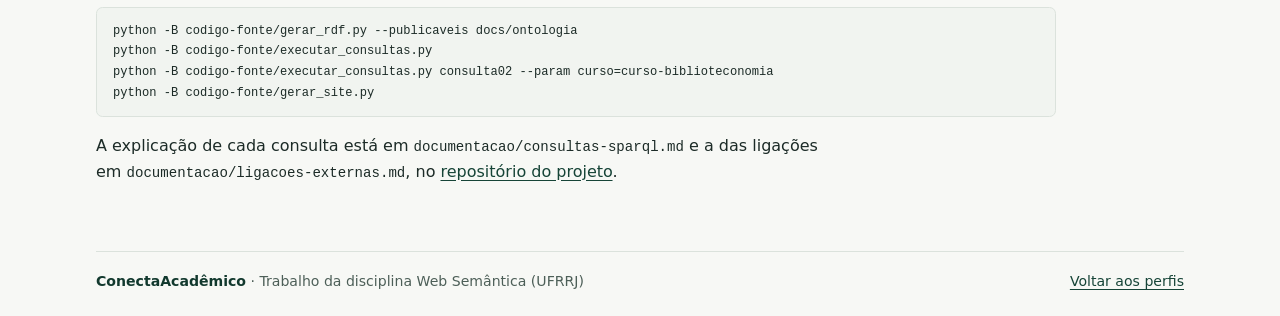
==== commit 187e402a: "Define licenca de reutilizacao e atualiza metadados" ====
--- a/docs/dados.html
+++ b/docs/dados.html
@@ -39,7 +39,7 @@
         <li><strong><a href="ontologia/conecta-academico.ttl">Ontologia de aplicação (OWL em Turtle)</a></strong><p>Classes, propriedades, domínios, alcances e alinhamentos. Prefixo <code>ca:</code>.</p></li>
         <li><strong><a href="ontologia/instancias.ttl">Instâncias (RDF em Turtle)</a></strong><p>Pessoas, unidades, cursos, disciplinas, áreas, projetos, grupos e publicações gerados a partir do mesmo JSON que produz as páginas. Prefixo <code>inst:</code>.</p></li>
       </ul>
-      <p>As URIs usam a base planejada <code>https://pedromota07.github.io/conecta-academico/</code>. A resolução dessas URIs na hospedagem pública ainda não foi verificada. A licença de reutilização do conjunto está pendente de decisão do grupo.</p>
+      <p>As URIs usam a base planejada <code>https://pedromota07.github.io/conecta-academico/</code>. A licença CC BY 4.0 foi a escolhida para o conjunto de dados.</p>
     </section>
 
     <section class="data-section" aria-labelledby="consultas">
